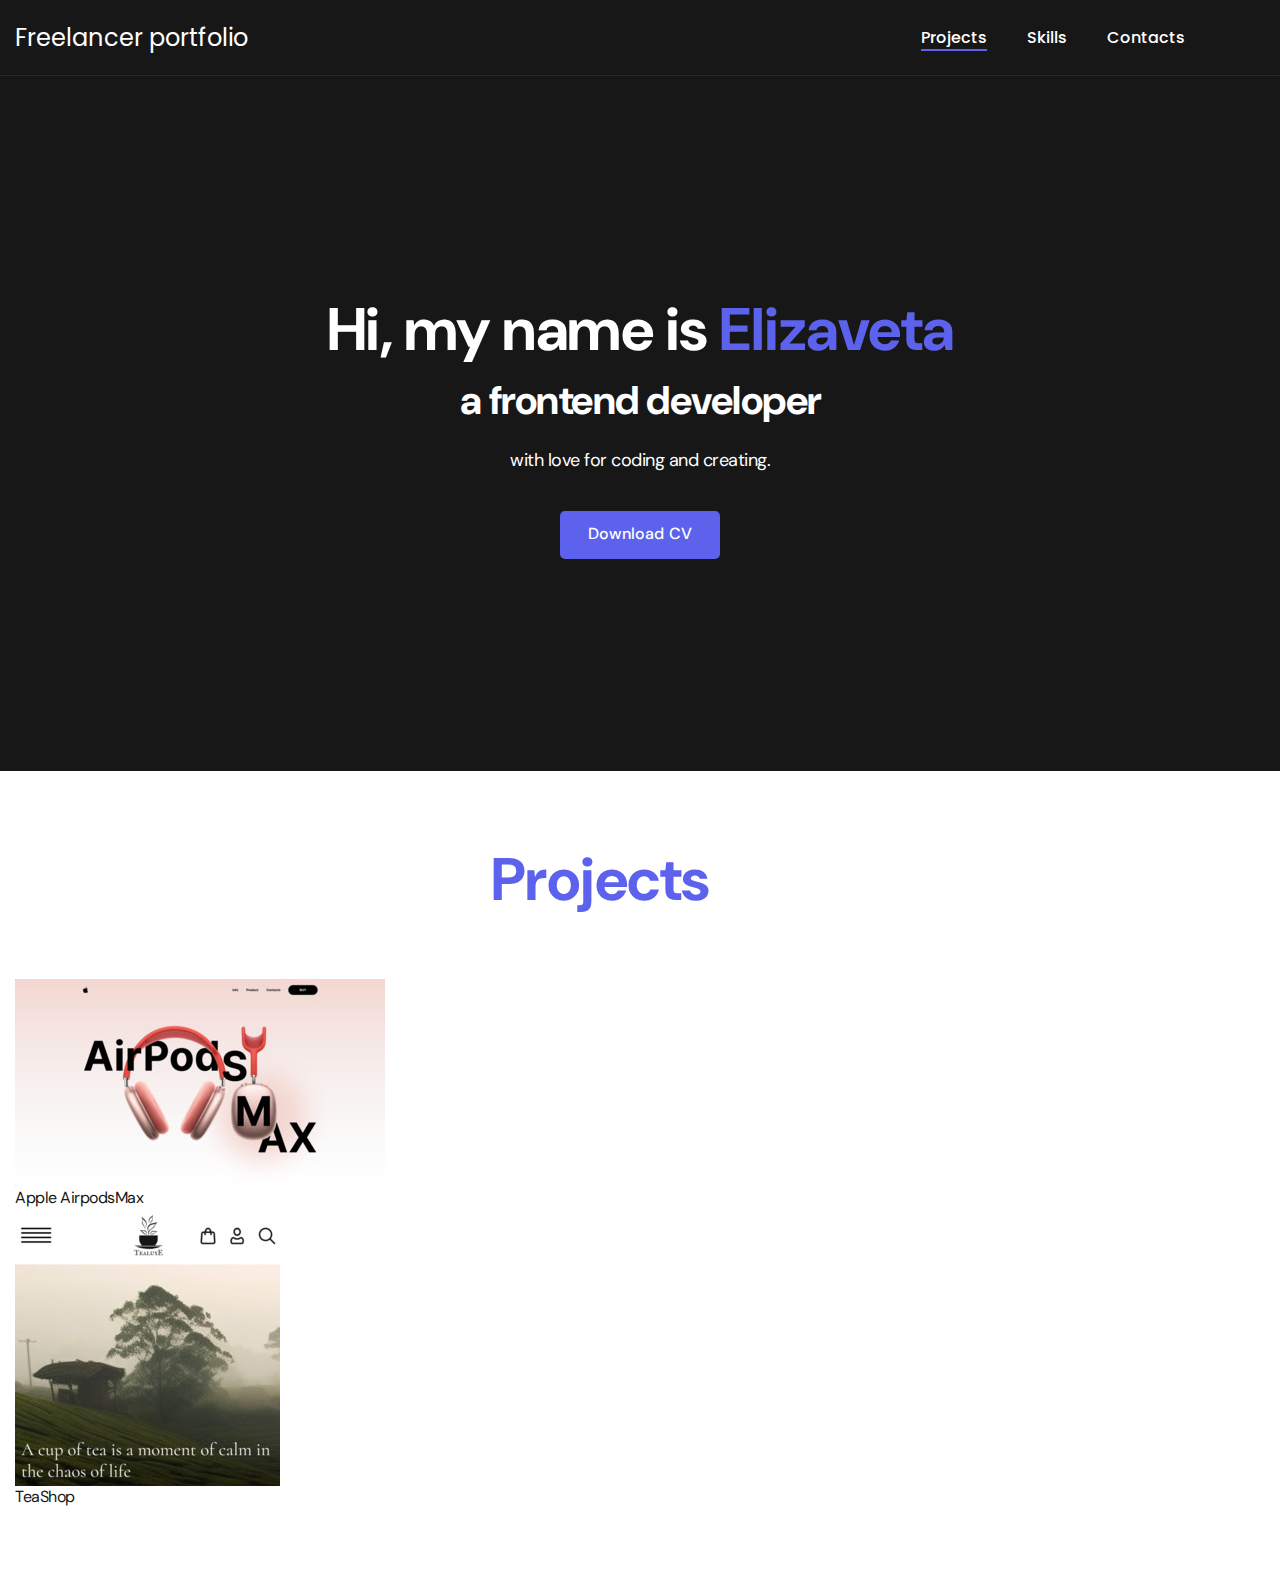
==== index.html @ a6d32418 "init project" ====
<!DOCTYPE html>
<html lang="en">
<head>
    <meta charset="UTF-8">
    <meta name="viewport" content="width=device-width, initial-scale=1.0">
    <title>MyPortfolio</title>
    <link href="https://fonts.googleapis.com/css2?family=DM+Sans:opsz@9..40&display=swap" rel="stylesheet">
    <link href="https://fonts.googleapis.com/css2?family=DM+Sans:opsz,wght@9..40,500&display=swap" rel="stylesheet">
    <link href="https://fonts.googleapis.com/css2?family=DM+Sans:opsz,wght@9..40,700&display=swap" rel="stylesheet">
    <link href="https://fonts.googleapis.com/css2?family=Poppins:wght@400;500;700&display=swap" rel="stylesheet">
    <link rel="stylesheet" href="css/style.css">
</head>
<body>
    <nav class="nav">
        <div class="container">
            <div class="nav_row">
                <a href="index.html" class="nav_logo">Freelancer portfolio</a>
                <ul class="nav_list">
                    <li class="nav_item"><a href="index.html" class="nav_link nav_link--active">Projects</a></li>
                    <li class="nav_item"><a href="skills.html" class="nav_link">Skills</a></li>
                    <li class="nav_item"><a href="contacts.html" class="nav_link">Contacts</a></li>
                </ul>
            </div>
        </div>
    </nav>

    <header class="header">
            <div class="header_wrap">
                <h1 class="header_title">
                    <strong>Hi, my name is <em>Elizaveta</em></strong><br>
                    a frontend developer
                </h1>
                <div class="header_text">
                    <p>
                        with love for coding and creating.
                    </p>
                </div>
                <a href="#!" class="btn">Download CV</a>
            </div> 
    </header>

    <main class="section">
        <div class="container">
            <h2 class="title_one">
                Projects
            </h2>
            <ul class="projects_list">
                <li class="projects_item">
                    <img class="project_img" src="img/imgonline-com-ua-Resize-lLm88IdEMCKXPPW.jpg" alt="project1">
                    <h3>
                        Apple AirpodsMax
                    </h3>
                </li>
                <li class="projects_item">
                    <img class="project_img" src="img/imgonline-com-ua-Resize-O94iLmgcs9UkH.jpg" alt="project2">
                    <h3>
                        TeaShop
                    </h3>
                </li>
            </ul>
        </div>
    </main>
</body>
</html>
---- css/style.css ----
@import "../css/reset.css";

/* 
font-family: 'DM Sans', sans-serif;
font-family: 'Poppins', sans-serif;
 */

:root{
    --black: #171718;
    --black-border: #26292D;
    --white: #fff;
    --purple: #5C62EC;

    --page-text-color: var(--black);
    --dark-bg: var(--black);
    --dark-border: var(--black-border);
    --header-text: var(--white);
    --accent: var(--purple);
}

html, body{
    font-family: 'DM Sans', sans-serif;
    letter-spacing: -0.5px;
    color: var(--page-text-color);
}

.container{
    margin: 0 a uto;
    max-width: 1200px;
    padding: 0 15px;
}

.nav{
    padding: 20px 0;
    border-bottom: 1px solid var(--black-border);
    background-color: var(--dark-bg);
    color: var(--header-text);
    letter-spacing: normal;
}

.nav_row{
    display: flex;
    justify-content: space-between;
    align-items: center;
    column-gap: 30px;
    row-gap: 20px;
    flex-wrap: wrap;
}

.nav_logo{
    color: var(--header-text);
    font-size: 24px;
    font-family: 'Poppins', sans-serif;
}

.nav_list{
    display: flex;
    align-items: center;
    column-gap: 40px;
    font-size: 16px;
    font-weight: 500;
    font-family: 'Poppins', sans-serif;
}

.nav_link{
    color: var(--header-text);
    transition: opacity 0.2s ease-in;
}

.nav_link:hover{
    opacity: 0.8;
}

.nav_link--active{
    position: relative;
}

.nav_link--active::before{
    content: '';
    position: absolute;
    left: 0;
    top: 100%;
    display: block;
    height: 2px;
    width: 100%;
    background-color: var(--accent);
}

.header{
    display: flex;
    justify-content: center;
    align-items: center;
    min-height: 695px;
    padding: 40px 0;
    background-color: var(--dark-bg);
    color: var(--header-text);
    text-align: center;
    background-image: url(../img/Abstract.png);
    background-repeat: no-repeat;
    background-size: auto;
    background-position: center center;
}

.header_wrap{
    padding: 0 15px;
    width: 660px;
}

.header_title{
    margin-bottom: 20px;
    font-size: 40px;
    font-weight: 700;
    line-height: 1.4;
}

.header_title strong{
    font-size: 60px;
    font-weight: 700;
}

.header_title em{
    font-style: normal;
    color: var(--accent);
}

.header_text{
    margin-bottom: 40px;
    font-size: 18px;
    line-height: 1.333;
}

.header_text p + p{
    margin-top: 0.5em;
}

.btn{
    display: inline-block;
    height: 48px;
    padding: 12px 28px;
    border-radius: 5px;
    background-color: var(--accent);
    color: #fff;
    letter-spacing: 0.15px;
    font-size: 16px;
    font-weight: 500;
    transition: opacity 0.2s ease-in;
}

.btn:hover{
    opacity: 0.8;
}

.btn:active{
    position: relative;
    top: 1px;
}

.section{
    padding: 70px 0;
}

.title_one{
    margin-bottom: 60px;
    font-size: 60px;
    font-weight: 700;
    line-height: 1.3;
    color: var(--accent);
    text-align: center;
}
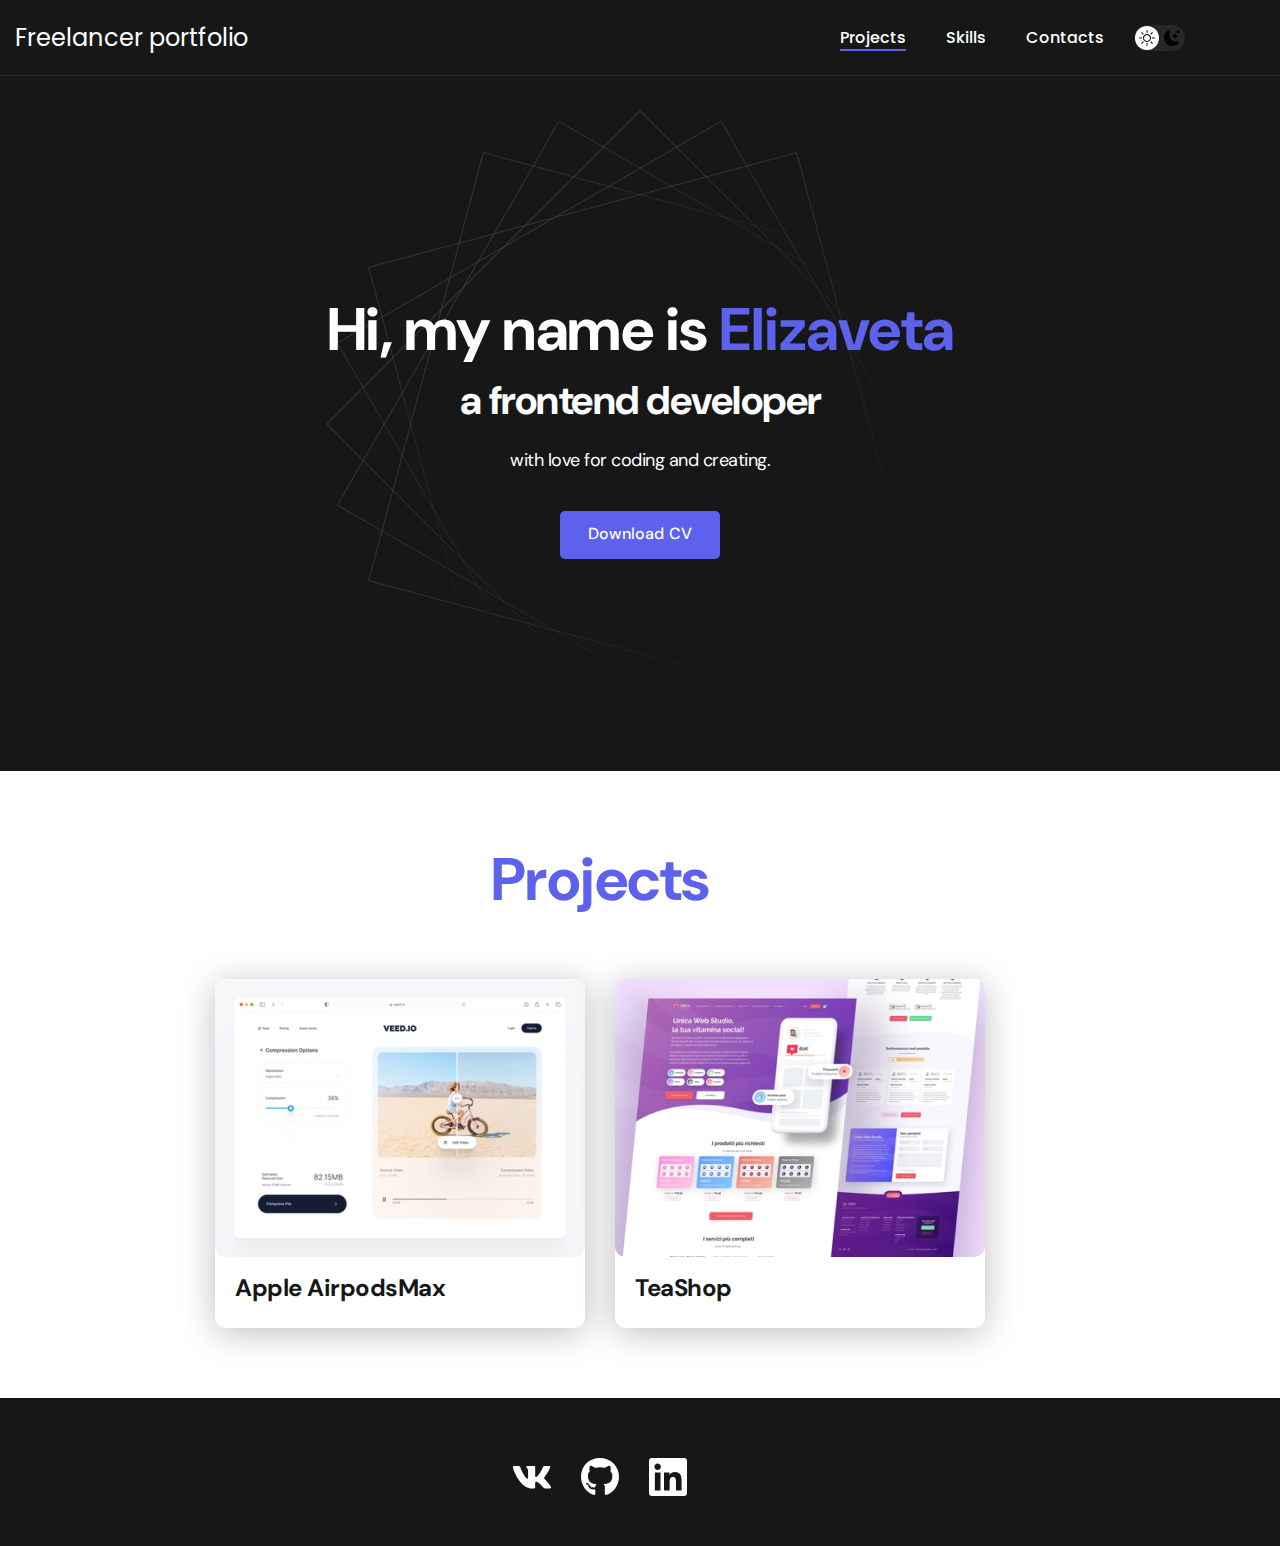
==== commit 3b355a15: "add night mode" ====
--- a/index.html
+++ b/index.html
@@ -8,13 +8,17 @@
     <link href="https://fonts.googleapis.com/css2?family=DM+Sans:opsz,wght@9..40,500&display=swap" rel="stylesheet">
     <link href="https://fonts.googleapis.com/css2?family=DM+Sans:opsz,wght@9..40,700&display=swap" rel="stylesheet">
     <link href="https://fonts.googleapis.com/css2?family=Poppins:wght@400;500;700&display=swap" rel="stylesheet">
-    <link rel="stylesheet" href="css/style.css">
+    <link rel="stylesheet" href="css/index.css">
 </head>
 <body>
     <nav class="nav">
         <div class="container">
             <div class="nav_row">
                 <a href="index.html" class="nav_logo">Freelancer portfolio</a>
+                <button class="dark_mode_btn">
+                    <img class="dark_mode_icon" src="img/Sun.svg" alt="sun">
+                    <img class="dark_mode_icon" src="img/Moon.svg" alt="sun">
+                </button>
                 <ul class="nav_list">
                     <li class="nav_item"><a href="index.html" class="nav_link nav_link--active">Projects</a></li>
                     <li class="nav_item"><a href="skills.html" class="nav_link">Skills</a></li>
@@ -35,7 +39,7 @@
                         with love for coding and creating.
                     </p>
                 </div>
-                <a href="#!" class="btn">Download CV</a>
+                <a href="https://drive.google.com/file/d/1fA_sA4S28icm05HIH3eQNFWFLbh6bi7z/view" target="_blank" class="btn">Download CV</a>
             </div> 
     </header>
 
@@ -46,19 +50,49 @@
             </h2>
             <ul class="projects_list">
                 <li class="projects_item">
-                    <img class="project_img" src="img/imgonline-com-ua-Resize-lLm88IdEMCKXPPW.jpg" alt="project1">
-                    <h3>
+                    <a href="project_page.html" target="_blank">
+                        <img class="project_img" src="img/02.jpg" alt="project1">
+                        <h3 class="project_title">
                         Apple AirpodsMax
-                    </h3>
+                        </h3>
+                    </a>
                 </li>
                 <li class="projects_item">
-                    <img class="project_img" src="img/imgonline-com-ua-Resize-O94iLmgcs9UkH.jpg" alt="project2">
-                    <h3>
+                    <a href="project_page_two.html" target="_blank">
+                        <img class="project_img" src="img/05.jpg" alt="project2">
+                        <h3 class="project_title">
                         TeaShop
-                    </h3>
+                        </h3>
+                    </a>
                 </li>
             </ul>
         </div>
     </main>
+
+    <footer class="footer">
+        <div class="container">
+            <div class="footer_wrap">
+                <ul class="social_list">
+                    <li class="social_item">
+                        <a href="https://t.me/li_sa08" target="_blank">
+                        <img src="./img/vk.svg" alt="vk">
+                        </a>
+                    </li>
+                    <li class="social_item">
+                        <a href="https://github.com/KudrytskayaElizaveta/MyPortfolio" target="_blank">
+                        <img src="./img/gitHub.svg" alt="github">
+                        </a>
+                    </li>
+                    <li class="social_item">
+                        <a href="https://www.linkedin.com/in/elizaveta-kudrytskaya-49050b286/" target="_blank">
+                        <img src="./img/linkedIn.svg" alt="link">
+                        </a>
+                    </li>
+                </ul>
+            </div>
+        </div>
+    </footer>
+
+    <script src="js/main.js"></script>
 </body>
 </html>--- a/css/index.css
+++ b/css/index.css
@@ -0,0 +1,3 @@
+@import "./reset.css";
+@import "./style.css";
+@import "./media620.css";
